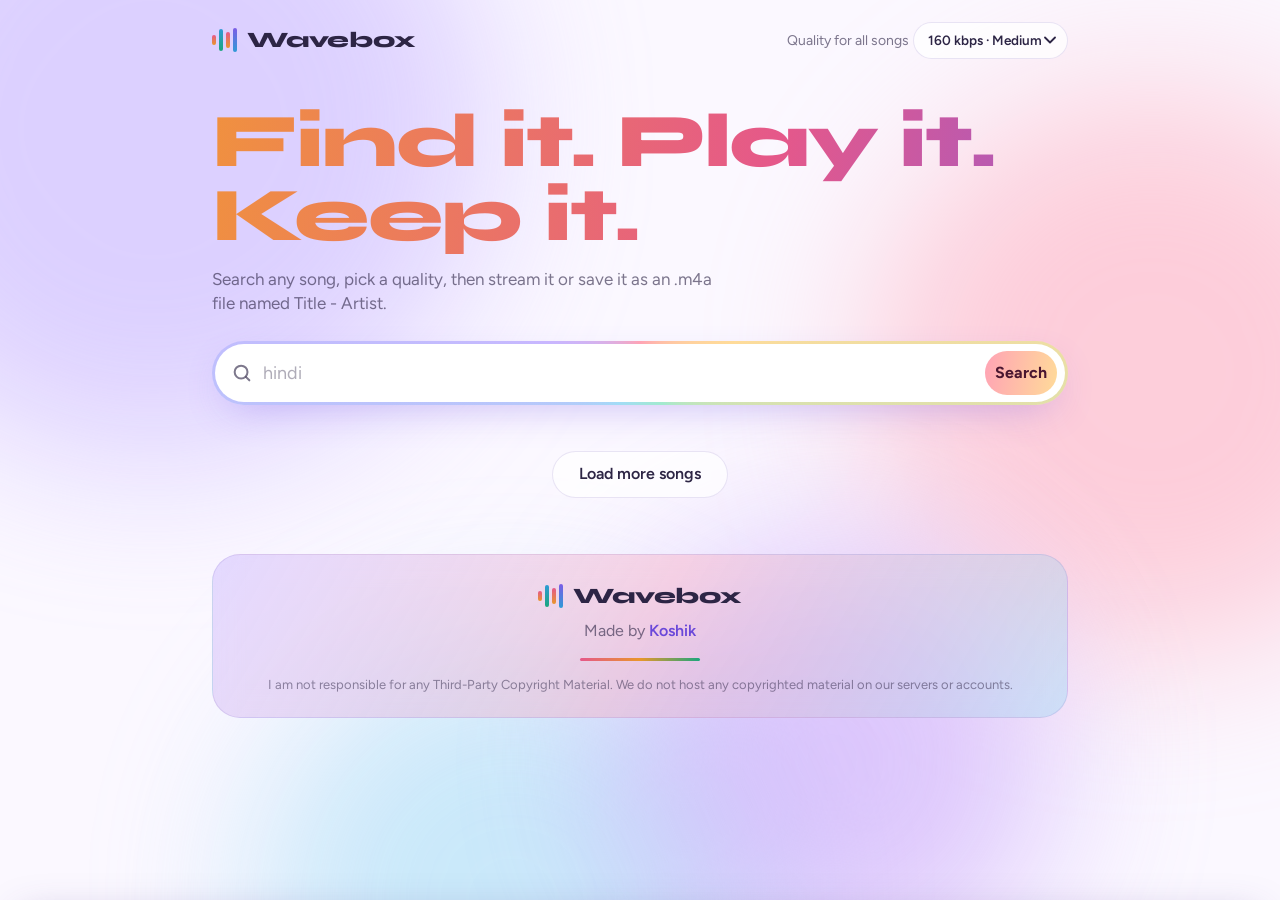
==== index.html @ e0d83727 "initial commit" ====
<!DOCTYPE html>
<html lang="en">
<head>
<meta charset="UTF-8">
<meta name="viewport" content="width=device-width, initial-scale=1, viewport-fit=cover">
<title>Wavebox – Search, Play, Download</title>
<link rel="preconnect" href="https://fonts.googleapis.com">
<link rel="preconnect" href="https://fonts.gstatic.com" crossorigin>
<link href="https://fonts.googleapis.com/css2?family=Figtree:wght@400;500;600;700&family=Syne:wght@700;800&display=swap" rel="stylesheet">
<link rel="stylesheet" href="styles.css">
</head>
<body>
<div class="aurora" aria-hidden="true"><i></i><i></i><i></i><i></i></div>

<div class="shell">
  <header class="top">
    <div class="brand"><div class="wave" aria-hidden="true"><b></b><b></b><b></b><b></b></div>Wavebox</div>
    <label class="gq"><span>Quality for all songs</span>
      <select class="sel" id="gq" aria-label="Default quality for playing and downloading"></select>
    </label>
  </header>

  <section class="hero">
    <h1>Find it. Play it. Keep it.</h1>
    <p>Search any song, pick a quality, then stream it or save it as an .m4a file named Title - Artist.</p>
  </section>

  <form class="search" id="form" role="search" autocomplete="off">
    <div class="in">
      <svg class="s" viewBox="0 0 24 24"><circle cx="11" cy="11" r="7"/><path d="m20 20-3.5-3.5"/></svg>
      <input id="q" type="search" placeholder="hindi" aria-label="Search songs" enterkeyhint="search">
      <button class="go" type="submit">Search</button>
    </div>
  </form>

  <div class="list" id="list" aria-live="polite"></div>
  <div class="status" id="status" hidden></div>
  <div class="more" id="more" hidden><button id="moreBtn" type="button">Load more songs</button></div>
  <!-- Footer -->
  <footer class="site-foot">
  <div class="brand"><div class="wave" aria-hidden="true"><b></b><b></b><b></b><b></b></div>Wavebox</div>
  <p>Made by <a href="https://koshik.pages.dev">Koshik</a></p>
  <div class="line"></div>
  <small>I am not responsible for any Third-Party Copyright Material. We do not host any copyrighted material on our servers or accounts.</small>
  </footer>
</div>

<!-- Bottom bar -->
<div class="bar" id="bar" role="region" aria-label="Player">
  <div class="prog"><i id="miniProg"></i></div>
  <div class="bc"><img id="barImg" alt="" src="[data-uri]"></div>
  <div class="bm"><div class="t" id="barT"></div><div class="a" id="barA"></div></div>
  <div class="time" id="barTime">0:00 / 0:00</div>
  <div class="ctr">
    <button class="ibtn hide-s" id="barPrev" aria-label="Previous song"><svg class="f" viewBox="0 0 24 24"><path d="M6 5h2.2v14H6zM9.5 12l9.2-6.6v13.2z"/></svg></button>
    <button class="ibtn big pp" id="barPP" aria-label="Play or pause"><svg class="f pl" viewBox="0 0 24 24"><path d="M8 5.2v13.6a1 1 0 0 0 1.5.86l11-6.8a1 1 0 0 0 0-1.72l-11-6.8A1 1 0 0 0 8 5.2z"/></svg><svg class="f pa" viewBox="0 0 24 24"><rect x="6" y="4.5" width="4.2" height="15" rx="1.3"/><rect x="13.8" y="4.5" width="4.2" height="15" rx="1.3"/></svg></button>
    <button class="ibtn hide-s" id="barNext" aria-label="Next song"><svg class="f" viewBox="0 0 24 24"><path d="M15.8 5H18v14h-2.2zM14.5 12 5.3 5.4v13.2z"/></svg></button>
    <button class="ibtn" id="barOpen" aria-label="Open full player"><svg class="s" viewBox="0 0 24 24"><path d="m6 15 6-6 6 6"/></svg></button>
  </div>
</div>

<!-- Full player -->
<div class="fp" id="fp" inert role="dialog" aria-label="Now playing">
  <div class="head">
    <button class="ibtn" id="fpClose" aria-label="Close full player"><svg class="s" viewBox="0 0 24 24"><path d="m6 9 6 6 6-6"/></svg></button>
    <span>Now playing</span>
    <span style="width:44px"></span>
  </div>
  <div class="disc-wrap"><div class="disc"><img id="fpImg" alt="Album cover" src="[data-uri]"></div></div>
  <div class="info"><div class="t" id="fpT"></div><div class="a" id="fpA"></div></div>
  <div class="seekrow">
    <input type="range" id="seek" min="0" max="1000" value="0" aria-label="Seek">
    <div class="times"><span id="fpCur">0:00</span><span id="fpDur">0:00</span></div>
  </div>
  <div class="ctrls">
    <button class="ibtn toggle" id="rep" aria-label="Repeat this song" aria-pressed="false"><svg class="s" viewBox="0 0 24 24"><path d="M17 2l4 4-4 4"/><path d="M3 11V9a3 3 0 0 1 3-3h15"/><path d="M7 22l-4-4 4-4"/><path d="M21 13v2a3 3 0 0 1-3 3H3"/></svg></button>
    <button class="ibtn" id="fpPrev" aria-label="Previous song"><svg class="f" viewBox="0 0 24 24"><path d="M6 5h2.2v14H6zM9.5 12l9.2-6.6v13.2z"/></svg></button>
    <button class="ibtn big pp" id="fpPP" aria-label="Play or pause"><svg class="f pl" viewBox="0 0 24 24"><path d="M8 5.2v13.6a1 1 0 0 0 1.5.86l11-6.8a1 1 0 0 0 0-1.72l-11-6.8A1 1 0 0 0 8 5.2z"/></svg><svg class="f pa" viewBox="0 0 24 24"><rect x="6" y="4.5" width="4.2" height="15" rx="1.3"/><rect x="13.8" y="4.5" width="4.2" height="15" rx="1.3"/></svg></button>
    <button class="ibtn" id="fpNext" aria-label="Next song"><svg class="f" viewBox="0 0 24 24"><path d="M15.8 5H18v14h-2.2zM14.5 12 5.3 5.4v13.2z"/></svg></button>
    <button class="ibtn" id="fpShare" aria-label="Share song"><svg class="s" viewBox="0 0 24 24"><circle cx="18" cy="5" r="3"/><circle cx="6" cy="12" r="3"/><circle cx="18" cy="19" r="3"/><path d="m8.6 13.5 6.8 4M15.4 6.5l-6.8 4"/></svg></button>
  </div>
  <div class="foot">
    <select class="sel" id="fpQ" aria-label="Quality for this song"></select>
    <button class="dlbig" id="fpDl"><svg class="s" viewBox="0 0 24 24"><path d="M12 4v11"/><path d="m7 11 5 5 5-5"/><path d="M5 20h14"/></svg><span>Download</span></button>
    <div class="vol"><svg class="s" viewBox="0 0 24 24"><path d="M11 5 6 9H3v6h3l5 4z"/><path d="M15.5 8.5a5 5 0 0 1 0 7"/></svg><input type="range" id="vol" min="0" max="100" value="100" aria-label="Volume"></div>
  </div>
</div>

<div class="toast" id="toast" role="status"></div>
<audio id="audio" preload="none"></audio>

<script src="script.js"></script>
  
</body>
</html>
---- styles.css ----
/* (c) Koshik Kumar - https://github.com/KoshikKumar17 */
@property --ph { syntax: '<number>'; inherits: true; initial-value: 265; }
@property --a { syntax: '<angle>'; inherits: false; initial-value: 0deg; }

:root {
  --bg: #FBF8FF;
  --text: #2D2545;
  --muted: rgba(45, 37, 69, .62);
  --glass: rgba(255, 255, 255, .64);
  --glass-line: rgba(124, 100, 190, .17);
  --coral: #FFA3B5;
  --sun: #FFDB99;
  --mint: #A2EACF;
  --sky: #A2DCF6;
  --violet: #C8B6FF;
  --coral-d: #E5588A;
  --sun-d: #E9962B;
  --violet-d: #7B5CE6;
  --sky-d: #2E9AD6;
  --mint-d: #1BA67D;
  --ph: 265;
  --bar-h: 78px;
  transition: --ph 1.2s ease;
  color-scheme: light;
}

* { box-sizing: border-box; margin: 0; padding: 0; -webkit-tap-highlight-color: transparent; }
html { scroll-behavior: smooth; }
body {
  font-family: 'Figtree', system-ui, sans-serif;
  background: var(--bg);
  color: var(--text);
  min-height: 100vh;
  overflow-x: hidden;
  line-height: 1.4;
}
button, select, input { font: inherit; color: inherit; }
button { cursor: pointer; background: none; border: 0; }
:focus-visible { outline: 2px solid var(--violet-d); outline-offset: 2px; border-radius: 10px; }
svg.f { fill: currentColor; stroke: none; }
svg.s { fill: none; stroke: currentColor; stroke-width: 2.2; stroke-linecap: round; stroke-linejoin: round; }

/* ---------- Soft pastel background ---------- */
.aurora { position: fixed; inset: 0; z-index: 0; overflow: hidden; pointer-events: none; }
.aurora i {
  position: absolute; border-radius: 50%; filter: blur(80px); opacity: .6;
  animation: drift 24s ease-in-out infinite alternate;
}
.aurora i:nth-child(1) { width: 52vmax; height: 52vmax; left: -14vmax; top: -16vmax; background: var(--violet); }
.aurora i:nth-child(2) { width: 44vmax; height: 44vmax; right: -12vmax; top: 10vh; background: var(--coral); animation-duration: 28s; animation-delay: -6s; opacity: .5; }
.aurora i:nth-child(3) { width: 40vmax; height: 40vmax; left: 20vw; bottom: -20vmax; background: var(--sky); animation-duration: 32s; animation-delay: -12s; opacity: .55; }
.aurora i:nth-child(4) { width: 34vmax; height: 34vmax; right: 18vw; bottom: -6vmax; background: hsl(var(--ph) 90% 80%); animation-duration: 20s; opacity: .55; }
@keyframes drift {
  0%   { transform: translate3d(0, 0, 0) scale(1); }
  100% { transform: translate3d(7vw, 6vh, 0) scale(1.18); }
}

/* ---------- Layout ---------- */
.shell { position: relative; z-index: 1; max-width: 880px; margin: 0 auto; padding: 22px 12px calc(var(--bar-h) + 70px); }

.top { display: flex; align-items: center; justify-content: space-between; gap: 12px; }
.brand { display: flex; align-items: center; gap: 10px; font-family: 'Syne', sans-serif; font-weight: 800; font-size: 22px; letter-spacing: -.01em; }
.brand .wave { display: flex; align-items: center; gap: 3px; height: 26px; }
.brand .wave b { width: 4px; border-radius: 4px; background: linear-gradient(var(--coral-d), var(--sun-d)); animation: bounce 1.2s ease-in-out infinite; }
.brand .wave b:nth-child(1) { height: 10px; animation-delay: -.2s; }
.brand .wave b:nth-child(2) { height: 22px; animation-delay: -.5s; background: linear-gradient(var(--sky-d), var(--mint-d)); }
.brand .wave b:nth-child(3) { height: 16px; animation-delay: -.8s; }
.brand .wave b:nth-child(4) { height: 24px; animation-delay: -.35s; background: linear-gradient(var(--violet-d), var(--sky-d)); }
@keyframes bounce { 0%, 100% { transform: scaleY(.45); } 50% { transform: scaleY(1); } }

.gq { display: flex; align-items: center; gap: 4px; font-size: 14px; color: var(--muted); }

select.sel {
  appearance: none; -webkit-appearance: none;
  background: rgba(255, 255, 255, .75) url("data:image/svg+xml,%3Csvg xmlns='http://www.w3.org/2000/svg' width='12' height='8' viewBox='0 0 12 8'%3E%3Cpath d='M1 1.5l5 5 5-5' fill='none' stroke='%232D2545' stroke-width='1.8' stroke-linecap='round' stroke-linejoin='round'/%3E%3C/svg%3E") no-repeat right 11px center;
  border: 1px solid var(--glass-line);
  border-radius: 999px; padding: 8px 25px 8px 14px; font-size: 13.5px; font-weight: 600; color: var(--text);
  cursor: pointer; transition: border-color .2s, background-color .2s;
}
select.sel:hover { border-color: var(--violet-d); }
select.sel option { color: #2D2545; background: #fff; }

.hero { padding: 46px 0 26px; text-align: left; }
.hero h1 {
  font-family: 'Syne', sans-serif; font-weight: 800; line-height: .98; letter-spacing: -.025em;
  font-size: clamp(40px, 9vw, 76px);
  background: linear-gradient(100deg, #F0913F, #E5588A 30%, #7B5CE6 58%, #2E9AD6 80%, #1BA67D);
  background-size: 220% 100%;
  -webkit-background-clip: text; background-clip: text; color: transparent;
  animation: sheen 9s ease-in-out infinite alternate;
}
@keyframes sheen { to { background-position: 100% 0; } }
.hero p { margin-top: 14px; color: var(--muted); max-width: 46ch; font-size: 17px; }

/* search */
.search {
  position: relative; display: flex; align-items: center; gap: 10px;
  padding: 3px; border-radius: 999px;
  background: conic-gradient(from var(--a, 0deg), var(--coral), var(--sun), var(--mint), var(--sky), var(--violet), var(--coral));
  animation: spin-a 7s linear infinite;
  box-shadow: 0 14px 40px -16px rgba(123, 92, 230, .45);
}
@keyframes spin-a { to { --a: 360deg; } }
.search .in { flex: 1; display: flex; align-items: center; gap: 10px; background: #fff; border-radius: 999px; padding: 0 8px 0 16px; height: 58px; }
.search svg { width: 22px; height: 22px; flex: none; color: var(--muted); }
.search input { flex: 1; min-width: 0; background: none; border: 0; outline: 0; font-size: 18px; height: 100%; }
.search input::placeholder { color: rgba(45, 37, 69, .38); }
.search .go { height: 44px; padding: 0 10px; border-radius: 999px; font-weight: 700; background: linear-gradient(100deg, var(--coral), var(--sun)); color: #4a1630; transition: transform .2s, filter .2s; }
.search .go:hover { transform: scale(1.04); filter: brightness(1.04); }
.search .go:active { transform: scale(.97); }

/* ---------- Song list ---------- */
.list { margin-top: 26px; display: flex; flex-direction: column; gap: 10px; }
.row {
  --h: 265;
  position: relative; display: flex; align-items: center; flex-wrap: wrap; gap: 8px 14px;
  padding: 10px 12px 10px 10px; border-radius: 20px;
  background:
    linear-gradient(100deg, hsl(var(--h) 90% 86% / .75), rgba(255, 255, 255, .55) 60%),
    var(--glass);
  border: 1px solid var(--glass-line);
  backdrop-filter: blur(14px); -webkit-backdrop-filter: blur(14px);
  transition: transform .25s ease, border-color .25s, box-shadow .25s;
  animation: rowin .5s cubic-bezier(.2, .8, .2, 1) both;
  animation-delay: calc(var(--i, 0) * 35ms);
}
@keyframes rowin { from { opacity: 0; transform: translateY(14px) scale(.98); } to { opacity: 1; transform: none; } }
.row:hover { transform: translateY(-2px); border-color: hsl(var(--h) 70% 65% / .7); }
.row.cur { border-color: hsl(var(--h) 75% 60% / .85); box-shadow: 0 10px 34px -14px hsl(var(--h) 80% 55% / .6); }
.row { cursor: pointer; }

.cover { position: relative; width: 50px; height: 50px; flex: none; border-radius: 13px; overflow: hidden; background: hsl(var(--h) 70% 85%); }
.cover img { width: 100%; height: 100%; object-fit: cover; display: block; }
.eq { position: absolute; inset: 0; display: none; align-items: flex-end; justify-content: center; gap: 3px; padding-bottom: 11px; background: rgba(255, 255, 255, .62); }
.eq b { width: 4px; height: 100%; max-height: 24px; border-radius: 3px; background: var(--mint-d); transform-origin: bottom; animation: eq 0.9s ease-in-out infinite; }
.eq b:nth-child(2) { background: var(--sun-d); animation-delay: -.3s; }
.eq b:nth-child(3) { background: var(--coral-d); animation-delay: -.6s; }
@keyframes eq { 0%, 100% { transform: scaleY(.25); } 50% { transform: scaleY(1); } }
.row.live .eq { display: flex; }

.meta { flex: 1; min-width: 0; }
.meta .t { font-weight: 700; font-size: 16px; white-space: nowrap; overflow: hidden; text-overflow: ellipsis; }
.meta .a { color: var(--muted); font-size: 14px; white-space: nowrap; overflow: hidden; text-overflow: ellipsis; margin-top: 1px; }
.meta .d { font-size: 12.5px; color: rgba(45, 37, 69, .5); margin-top: 2px; display: flex; gap: 8px; align-items: center; }
.badge { font-size: 10.5px; font-weight: 800; padding: 1px 5px; border-radius: 5px; background: rgba(45, 37, 69, .12); color: var(--text); }

.acts { display: flex; align-items: center; gap: 8px; }
.ibtn {
  width: 44px; height: 44px; border-radius: 50%; display: grid; place-items: center; flex: none;
  border: 1px solid var(--glass-line); background: rgba(255, 255, 255, .7); transition: transform .2s, background .2s, border-color .2s;
}
.ibtn svg { width: 20px; height: 20px; }
.ibtn:hover { transform: scale(1.1); }
.ibtn:active { transform: scale(.94); }
.ibtn.play { background: linear-gradient(135deg, hsl(var(--h) 90% 72%), hsl(calc(var(--h) + 45) 90% 76%)); border-color: transparent; color: #2D2545; }
.ibtn.dl:hover { border-color: var(--mint-d); color: var(--mint-d); }
.ibtn.share:hover { border-color: var(--violet-d); color: var(--violet-d); }
.ibtn.dl.busy { font-size: 11.5px; font-weight: 800; color: var(--mint-d); border-color: var(--mint-d); animation: pulse 1s ease-in-out infinite; }
@keyframes pulse { 50% { box-shadow: 0 0 0 6px rgba(27, 166, 125, .16); } }
.row .ibtn.play .pa { display: none; }
.row.live .ibtn.play .pl { display: none; }
.row.live .ibtn.play .pa { display: block; }

/* states */
.status { margin-top: 36px; text-align: center; color: var(--muted); }
.status h3 { font-family: 'Syne', sans-serif; font-size: 22px; color: var(--text); margin-bottom: 6px; }
.status .retry { margin-top: 14px; padding: 10px 20px; border-radius: 999px; background: linear-gradient(100deg, var(--coral), var(--sun)); color: #4a1630; font-weight: 700; }
.skel { height: 72px; border-radius: 20px; background: linear-gradient(100deg, rgba(124, 100, 190, .07) 30%, rgba(124, 100, 190, .17) 50%, rgba(124, 100, 190, .07) 70%); background-size: 250% 100%; animation: shimmer 1.3s linear infinite; }
@keyframes shimmer { to { background-position: -150% 0; } }
.more { display: flex; justify-content: center; margin-top: 20px; }
.more button { padding: 11px 26px; border-radius: 999px; border: 1px solid var(--glass-line); background: rgba(255, 255, 255, .7); font-weight: 600; }
.more button:hover { border-color: var(--violet-d); }

/* ---------- Footer ---------- */
.site-foot {
  margin-top: 56px; padding: 26px 22px 22px; border-radius: 28px; text-align: center;
  background: linear-gradient(120deg, rgba(200, 182, 255, .45), rgba(255, 163, 181, .35) 50%, rgba(162, 220, 246, .45));
  border: 1px solid var(--glass-line);
  backdrop-filter: blur(14px); -webkit-backdrop-filter: blur(14px);
}
.site-foot .brand { justify-content: center; }
.site-foot p { margin-top: 8px; color: var(--muted); }
.site-foot a { color: #6A48D9; font-weight: 600; text-decoration: none; }
.site-foot a:hover { color: #E5588A; text-decoration: underline; }
.site-foot .line {
  height: 3px; width: 120px; margin: 16px auto 12px; border-radius: 3px;
  background: linear-gradient(90deg, var(--coral-d), var(--sun-d), var(--mint-d), var(--sky-d), var(--violet-d));
  background-size: 200% 100%; animation: sheen 6s linear infinite alternate;
}
.site-foot small { color: rgba(45, 37, 69, .5); font-size: 13px; }

/* ---------- Bottom player bar ---------- */
.bar {
  position: fixed; left: 0; right: 0; bottom: 0; z-index: 20; height: calc(var(--bar-h) + env(safe-area-inset-bottom));
  padding: 0 16px env(safe-area-inset-bottom);
  display: flex; align-items: center; gap: 14px;
  background: linear-gradient(90deg, hsl(var(--ph) 85% 93% / .96), rgba(255, 255, 255, .96) 65%);
  backdrop-filter: blur(22px); -webkit-backdrop-filter: blur(22px);
  border-top: 1px solid var(--glass-line);
  box-shadow: 0 -12px 40px -22px rgba(80, 60, 140, .35);
  transform: translateY(110%); transition: transform .5s cubic-bezier(.2, .9, .2, 1);
  cursor: pointer;
}
.bar.show { transform: none; }
.bar .prog { position: absolute; left: 0; top: -1px; height: 3px; width: 100%; background: rgba(45, 37, 69, .08); }
.bar .prog i { display: block; height: 100%; width: 0; background: linear-gradient(90deg, var(--coral-d), var(--violet-d), var(--sky-d)); border-radius: 0 3px 3px 0; }
.bar .bc { width: 52px; height: 52px; border-radius: 14px; overflow: hidden; flex: none; box-shadow: 0 6px 20px -8px hsl(var(--ph) 70% 50% / .6); }
.bar .bc img { width: 100%; height: 100%; object-fit: cover; display: block; }
.bar .bm { flex: 1; min-width: 0; }
.bar .bm .t { font-weight: 700; white-space: nowrap; overflow: hidden; text-overflow: ellipsis; }
.bar .bm .a { font-size: 13.5px; color: var(--muted); white-space: nowrap; overflow: hidden; text-overflow: ellipsis; }
.bar .ctr { display: flex; align-items: center; gap: 6px; }
.bar .ctr .ibtn { border: 0; background: none; width: 42px; height: 42px; }
.bar .ctr .ibtn.big { background: var(--text); color: #fff; width: 48px; height: 48px; }
.bar .time { font-size: 12.5px; color: var(--muted); font-variant-numeric: tabular-nums; min-width: 86px; text-align: right; }
.pp .pa { display: none; }
.playing .pp .pl { display: none; }
.playing .pp .pa { display: block; }
.buffer .pp { animation: pulse 1s infinite; }

/* ---------- Full-page player ---------- */
.fp {
  position: fixed; inset: 0; z-index: 30; display: flex; flex-direction: column; align-items: center;
  padding: max(18px, env(safe-area-inset-top)) 22px max(24px, env(safe-area-inset-bottom));
  background:
    radial-gradient(90vmax 70vmax at 15% 0%, hsl(var(--ph) 90% 86% / .95), transparent 60%),
    radial-gradient(80vmax 60vmax at 95% 100%, hsl(calc(var(--ph) + 60) 90% 87% / .9), transparent 60%),
    var(--bg);
  transform: translateY(102%); transition: transform .6s cubic-bezier(.2, .9, .15, 1); overflow-y: auto;
}
.fp.open { transform: none; }
.fp .head { width: 100%; max-width: 520px; display: flex; align-items: center; justify-content: space-between; }
.fp .head span { font-size: 14px; color: var(--muted); font-weight: 600; }
.fp .disc-wrap { flex: 1 1 auto; display: grid; place-items: center; padding: 18px 0; width: 100%; min-height: 150px; }
.disc {
  width: min(72vw, 40vh, 380px); aspect-ratio: 1; border-radius: 12px; overflow: hidden;
  background: hsl(var(--ph) 60% 88%);
  box-shadow: 0 28px 60px -22px hsl(var(--ph) 70% 50% / .6), 0 0 0 1px rgba(255, 255, 255, .7);
}
.disc img { width: 100%; height: 100%; object-fit: cover; display: block; }
.fp .info { flex: none; width: 100%; max-width: 520px; text-align: center; overflow-wrap: anywhere; }
.fp .info .t { font-family: 'Syne', sans-serif; font-weight: 800; font-size: clamp(24px, 6vw, 34px); line-height: 1.1; }
.fp .info .a { margin-top: 6px; color: var(--muted); font-size: 17px; }
.fp .head, .fp .seekrow, .fp .ctrls, .fp .foot { flex: none; }
.seekrow { width: 100%; max-width: 520px; margin-top: 22px; }
.seekrow .times { display: flex; justify-content: space-between; font-size: 13px; color: var(--muted); font-variant-numeric: tabular-nums; margin-top: 4px; }
input[type=range] { -webkit-appearance: none; appearance: none; width: 100%; height: 22px; background: transparent; cursor: pointer; --p: 0%; }
input[type=range]::-webkit-slider-runnable-track { height: 6px; border-radius: 6px; background: linear-gradient(90deg, var(--coral-d), var(--violet-d) var(--p), rgba(45, 37, 69, .14) var(--p)); }
input[type=range]::-moz-range-track { height: 6px; border-radius: 6px; background: rgba(45, 37, 69, .14); }
input[type=range]::-moz-range-progress { height: 6px; border-radius: 6px; background: linear-gradient(90deg, var(--coral-d), var(--violet-d)); }
input[type=range]::-webkit-slider-thumb { -webkit-appearance: none; box-sizing: border-box; width: 18px; height: 18px; margin-top: -6px; border-radius: 50%; background: #fff; border: 2px solid var(--violet-d); box-shadow: 0 2px 8px rgba(45, 37, 69, .25); }
input[type=range]::-moz-range-thumb { box-sizing: border-box; width: 18px; height: 18px; border: 2px solid var(--violet-d); border-radius: 50%; background: #fff; }
.fp .ctrls { display: flex; align-items: center; justify-content: center; gap: 18px; margin-top: 10px; }
.fp .ctrls .ibtn { width: 52px; height: 52px; border: 0; background: none; }
.fp .ctrls .ibtn svg { width: 26px; height: 26px; }
.fp .ctrls .ibtn.big { width: 76px; height: 76px; background: linear-gradient(135deg, var(--coral), var(--sun)); color: #4a1630; box-shadow: 0 14px 34px -12px var(--coral-d); }
.fp .ctrls .ibtn.big svg { width: 32px; height: 32px; }
.ibtn.toggle.on { color: var(--mint-d); }
.fp .foot { width: 100%; max-width: 520px; margin-top: 18px; display: flex; align-items: center; justify-content: space-between; gap: 12px; flex-wrap: wrap; }
.fp .foot .dlbig { display: flex; align-items: center; gap: 8px; padding: 11px 20px; border-radius: 999px; font-weight: 700; background: linear-gradient(100deg, var(--mint), var(--sky)); color: #0d3a2e; transition: transform .2s; }
.fp .foot .dlbig:hover { transform: scale(1.04); }
.fp .foot .dlbig svg { width: 18px; height: 18px; }
.fp .foot .dlbig.busy { animation: pulse 1s infinite; }
.vol { display: flex; align-items: center; gap: 8px; color: var(--muted); }
.vol input { width: 100px; }
.vol svg { width: 20px; height: 20px; }

/* toast */
.toast { position: fixed; left: 50%; bottom: calc(var(--bar-h) + 24px); z-index: 50; transform: translate(-50%, 20px); opacity: 0; pointer-events: none; background: var(--text); color: #fff; padding: 11px 18px; border-radius: 14px; font-weight: 600; font-size: 14.5px; box-shadow: 0 14px 40px rgba(45, 37, 69, .3); max-width: min(92vw, 420px); transition: opacity .3s, transform .3s; }
.toast.show { opacity: 1; transform: translate(-50%, 0); }

@media (max-width: 640px) {
  .bar .time, .bar .ctr .hide-s { display: none; }
  .gq span { display: none; }
  .row .acts { flex-basis: 100%; justify-content: flex-end; padding-top: 2px; }
  .vol input { width: 80px; }
  .hero { padding-top: 30px; }
}
@media (prefers-reduced-motion: reduce) {
  *, *::before, *::after { animation-duration: .01ms !important; animation-iteration-count: 1 !important; transition-duration: .01ms !important; }
}
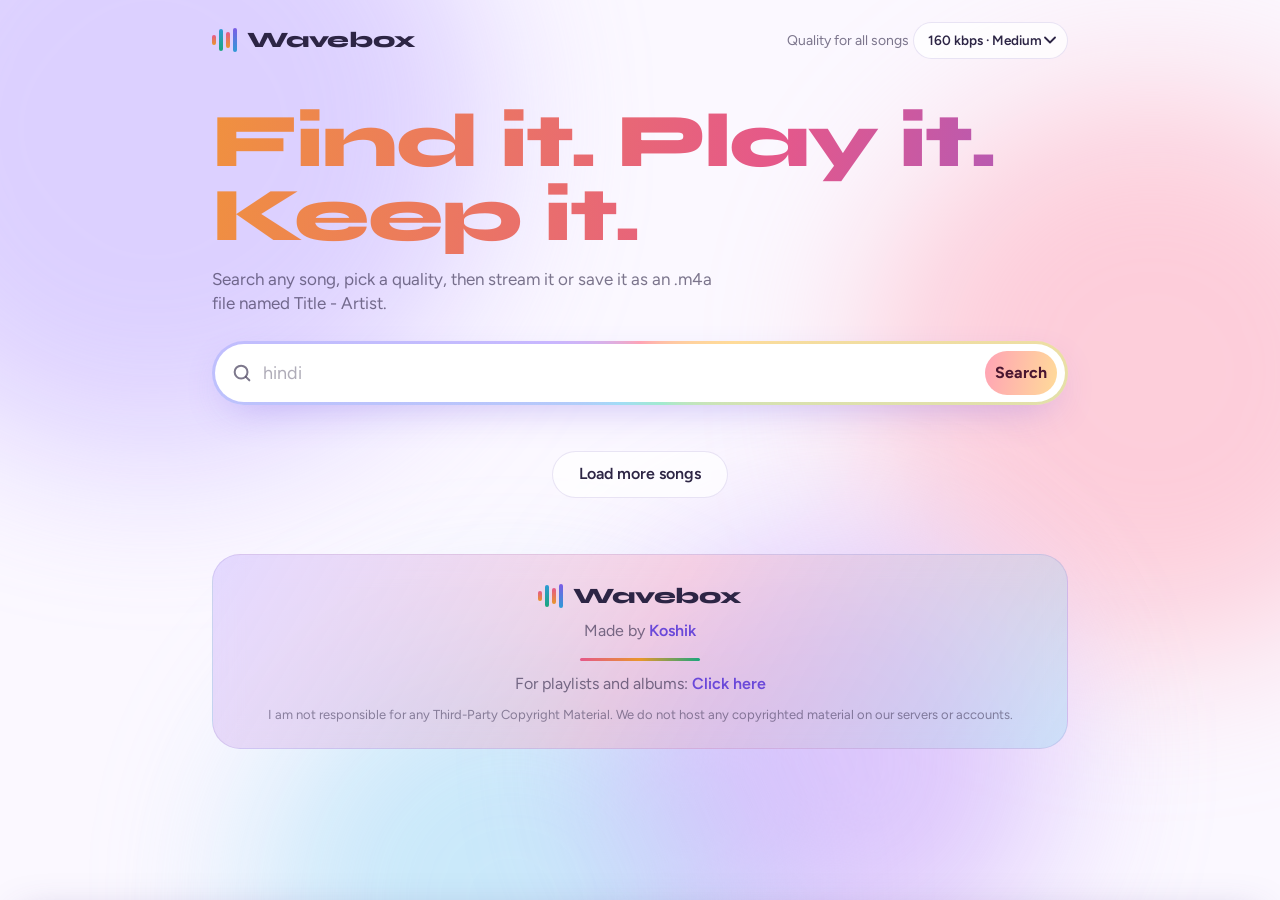
==== commit 71e0083c: "some tweaks" ====
--- a/index.html
+++ b/index.html
@@ -4,6 +4,7 @@
 <meta charset="UTF-8">
 <meta name="viewport" content="width=device-width, initial-scale=1, viewport-fit=cover">
 <title>Wavebox – Search, Play, Download</title>
+<link rel="icon" type="image/svg+xml" href="/wavebox-icon.svg">
 <link rel="preconnect" href="https://fonts.googleapis.com">
 <link rel="preconnect" href="https://fonts.gstatic.com" crossorigin>
 <link href="https://fonts.googleapis.com/css2?family=Figtree:wght@400;500;600;700&family=Syne:wght@700;800&display=swap" rel="stylesheet">
@@ -41,6 +42,7 @@
   <div class="brand"><div class="wave" aria-hidden="true"><b></b><b></b><b></b><b></b></div>Wavebox</div>
   <p>Made by <a href="https://koshik.pages.dev">Koshik</a></p>
   <div class="line"></div>
+  <p>For playlists and albums: <a href="/beta">Click here</a></p><p></p>
   <small>I am not responsible for any Third-Party Copyright Material. We do not host any copyrighted material on our servers or accounts.</small>
   </footer>
 </div>
